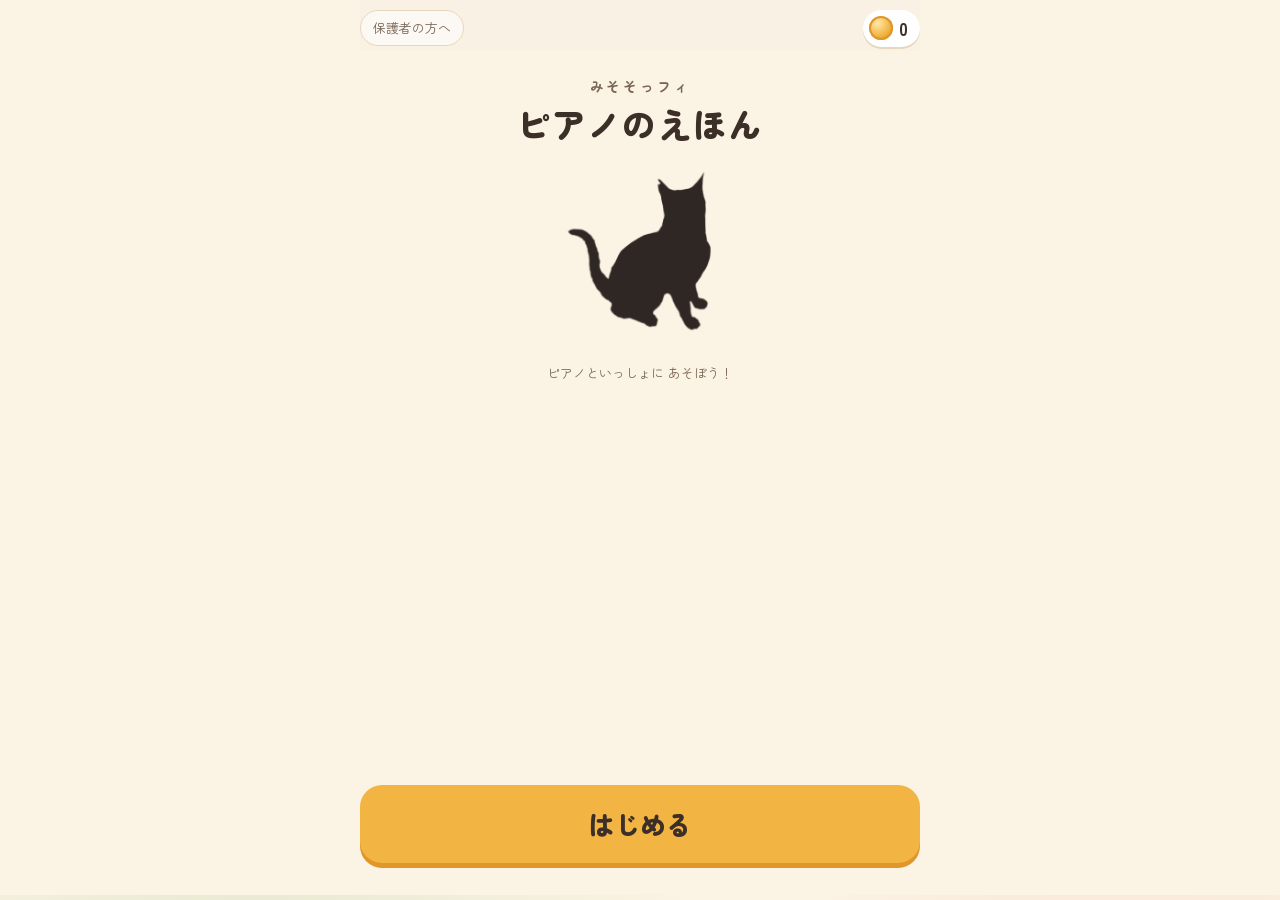
==== piano/index.html @ a2a25894 "piano: keys light up only when the child plays (no glow on Kuriito's demos or hints) Co-Authored-By:" ====
<!doctype html>
<html lang="ja">
<head>
<meta charset="utf-8">
<meta name="viewport" content="width=device-width, initial-scale=1, maximum-scale=1, user-scalable=no, viewport-fit=cover">
<title>ピアノのえほん — みそそっフィ</title>
<meta name="theme-color" content="#FBF3E4">
<meta name="apple-mobile-web-app-capable" content="yes">
<link rel="preconnect" href="https://fonts.googleapis.com">
<link rel="preconnect" href="https://fonts.gstatic.com" crossorigin>
<link rel="stylesheet" href="https://fonts.googleapis.com/css2?family=Zen+Maru+Gothic:wght@500;700;900&display=swap">
<link rel="stylesheet" href="style.css?v=20261117j">
</head>
<body>
<div class="paper" aria-hidden="true"></div>
<header class="top">
  <button class="back-btn" id="homeBtn" type="button" hidden>⌂ ホーム</button>
  <button class="parent-btn" id="parentBtn" type="button" aria-label="保護者の方へ">保護者の方へ</button>
  <div class="coins" id="coins" aria-label="コイン"><span class="coin" aria-hidden="true"></span><b id="coinN">0</b></div>
  <nav class="steps" id="steps" hidden><button type="button" id="prevBtn" aria-label="まえへ">‹</button><span id="stepDots" class="sdots"></span><button type="button" id="nextBtn" aria-label="つぎへ">›</button></nav>
</header>
<main id="view"></main>
<div class="sheet" id="sheet" hidden><div class="sheet-in" id="sheetIn" role="dialog" aria-modal="true"></div></div>
<div class="burst" id="burst" aria-hidden="true"></div>
<script src="../parts/piano.js?v=20261117j"></script>
<script src="../parts/listen.js?v=20261117j"></script>
<script src="app.js?v=20261117j"></script>
</body>
</html>
---- piano/style.css ----
:root{
  --paper:#FBF3E4; --paper2:#F5E8D0; --ink:#3B2F27; --ink2:#7A6656;
  --sun:#F2B544; --sun2:#E0962B; --sky:#7FB2D6; --sky2:#4F8DBA; --rose:#E98C7E; --leaf:#8DBF7A;
  --key:#FFFDF8; --black:#2E2723;
  --r:22px;
  --font:"Zen Maru Gothic","Hiragino Maru Gothic ProN","Hiragino Sans",sans-serif;
}
*{box-sizing:border-box;touch-action:manipulation;-webkit-user-select:none;user-select:none;-webkit-touch-callout:none;-webkit-tap-highlight-color:transparent}
input,textarea{-webkit-user-select:text;user-select:text}
/* 2回すばやく たたいても 画面が ズームしないように（iPhone/iPad） */
html,body{-webkit-text-size-adjust:100%}
[hidden]{display:none!important}
html,body{margin:0;min-height:100%}
html{background:var(--paper)}
body{font-family:var(--font);color:var(--ink);background:var(--paper);font-size:18px;line-height:1.6;
  -webkit-tap-highlight-color:transparent;-webkit-user-select:none;user-select:none;
  padding:env(safe-area-inset-top) max(14px,env(safe-area-inset-right)) max(14px,env(safe-area-inset-bottom)) max(14px,env(safe-area-inset-left));overflow-x:hidden}
/* watercolour paper: soft blotches like the picture book */
.paper{position:fixed;inset:0;z-index:-1;pointer-events:none;
  background:
   radial-gradient(40% 30% at 12% 8%,rgba(242,181,68,.20),transparent 70%),
   radial-gradient(45% 35% at 92% 22%,rgba(127,178,214,.20),transparent 70%),
   radial-gradient(50% 30% at 20% 96%,rgba(141,191,122,.18),transparent 70%),
   radial-gradient(40% 30% at 88% 90%,rgba(233,140,126,.16),transparent 70%),var(--paper)}
.top{display:flex;justify-content:space-between;align-items:center;padding:10px 0 4px;max-width:560px;margin:0 auto}
.parent-btn{font:inherit;font-size:13px;color:var(--ink2);background:rgba(255,255,255,.6);border:1.5px solid #E6D6BC;border-radius:999px;padding:6px 12px;min-height:36px}
.coins{display:flex;align-items:center;gap:6px;background:#fff;border-radius:999px;padding:4px 12px 4px 6px;font-weight:900;font-size:18px;box-shadow:0 2px 0 #E6D6BC}
.coin{width:24px;height:24px;border-radius:50%;background:radial-gradient(circle at 35% 30%,#FFE9A8,#F2B544 55%,#C98A1E);box-shadow:inset 0 0 0 2px #E0962B}
.coins.pop{animation:pop .5s}
@keyframes pop{40%{transform:scale(1.25)}}
main{max-width:560px;margin:0 auto;min-height:calc(100vh - 70px);display:flex;flex-direction:column}
.scene{flex:1;display:flex;flex-direction:column;gap:14px;padding:6px 0 18px;animation:fade .35s ease}
@keyframes fade{from{opacity:0;transform:translateY(8px)}}
.hero{display:flex;align-items:flex-end;gap:10px;min-height:180px}
.hero img.kuri{width:31%;max-width:150px;flex:none;animation:bob 2.4s ease-in-out infinite;transform-origin:50% 100%;filter:drop-shadow(0 6px 6px rgba(59,47,39,.15))}
.hero img.kuri.dance{animation:dance 1.2s ease-in-out infinite}
@keyframes bob{50%{transform:translateY(-6px) rotate(-2deg)}}
@keyframes dance{25%{transform:rotate(-6deg) translateY(-4px)}75%{transform:rotate(6deg) translateY(-4px)}}
.bubble{position:relative;flex:1;background:#fff;border-radius:var(--r);padding:14px 16px;font-size:18px;font-weight:700;line-height:1.7;
  box-shadow:0 3px 0 #E6D6BC;margin-bottom:40px;word-break:keep-all;overflow-wrap:anywhere;animation:bub .4s cubic-bezier(.2,1.6,.4,1)}
.bubble:after{content:"";position:absolute;left:-12px;bottom:22px;border:12px solid transparent;border-right-color:#fff;border-left:0}
@keyframes bub{from{transform:scale(.7);opacity:0}}
.who{display:block;font-size:13px;color:var(--ink2);font-weight:700;margin-bottom:2px}
h1.title{font-size:34px;font-weight:900;text-align:center;margin:18px 0 0;letter-spacing:.04em}
h1.title small{display:block;font-size:14px;color:var(--ink2);font-weight:700;letter-spacing:.2em}
.lesson-tag{align-self:flex-start;font-size:13px;font-weight:900;background:var(--sky);color:#fff;border-radius:999px;padding:3px 12px}
.btn{font:inherit;font-weight:900;font-size:21px;border:0;border-radius:var(--r);min-height:62px;padding:12px 20px;color:var(--ink);
  background:var(--sun);box-shadow:0 5px 0 var(--sun2);transition:transform .08s;cursor:pointer}
.btn:active{transform:translateY(4px);box-shadow:0 1px 0 var(--sun2)}
.btn.sky{background:var(--sky);color:#fff;box-shadow:0 5px 0 var(--sky2)}
.btn.light{background:#fff;box-shadow:0 5px 0 #E6D6BC}
.btn.big{font-size:26px;min-height:78px}
.btn[disabled]{opacity:.45}
.row{display:flex;gap:12px}
.row>*{flex:1}
.grow{flex:1}
.choices{display:grid;grid-template-columns:1fr 1fr;gap:12px}
.ages{display:grid;grid-template-columns:repeat(4,1fr);gap:10px}
.ages .btn{font-size:24px;min-height:58px;padding:6px}
.ages .btn.on,.choices .btn.on{background:var(--sky);color:#fff;box-shadow:0 5px 0 var(--sky2)}
input.name{font:inherit;font-size:24px;font-weight:700;border:2.5px dashed #D9C3A0;background:#fff;border-radius:var(--r);padding:12px 16px;width:100%;color:var(--ink);text-align:center;-webkit-user-select:text;user-select:text}
.small{font-size:13px;color:var(--ink2);text-align:center}
.card{background:rgba(255,255,255,.75);border-radius:var(--r);padding:12px 14px;font-size:16px}
/* keyboard */
.kbd{position:relative;height:150px;border-radius:14px;background:#5A463A;padding:10px 6px 6px;box-shadow:0 6px 0 #3E3028;touch-action:none}
.kbd .keys{position:relative;height:100%}
.kbd .w{position:absolute;top:0;bottom:0;background:var(--key);border-radius:0 0 7px 7px;border:1px solid #C9B8A4;box-shadow:inset 0 -6px 0 #EFE6D8}
.kbd .w.down{background:#FFE7B0}
.kbd .b{position:absolute;top:0;height:60%;background:var(--black);border-radius:0 0 5px 5px;box-shadow:inset 0 -5px 0 #4A3F38;z-index:2;transition:background .2s}
.kbd .b.glow2{background:var(--sky2);box-shadow:0 0 0 3px #CFE6F7,inset 0 -5px 0 #3B759F}
.kbd .b.glow3{background:var(--rose);box-shadow:0 0 0 3px #F8D6D0,inset 0 -5px 0 #C46E61}
.kbd .b.found{background:var(--sky2);box-shadow:0 0 0 3px #CFE6F7,inset 0 -5px 0 #3B759F}
.kbd .b.wrong{animation:shake .35s}
.kbd .b.ask{background:var(--sun);box-shadow:0 0 0 4px #FFF0C8,inset 0 -5px 0 var(--sun2);animation:blink 1s infinite}
@keyframes blink{50%{filter:brightness(1.15)}}
@keyframes shake{25%{transform:translateX(-4px)}75%{transform:translateX(4px)}}
.kbd .tag{position:absolute;top:-30px;transform:translateX(-50%);font-size:14px;font-weight:900;color:#fff;border-radius:999px;padding:1px 10px;white-space:nowrap;animation:bub .3s}
.kbd .tag.t2{background:var(--sky2)}.kbd .tag.t3{background:var(--rose)}
.kbd .mid{position:absolute;bottom:4px;transform:translateX(-50%);font-size:11px;color:var(--ink2);font-weight:900}
.kbd-wrap{padding-top:34px}
.say{font-size:22px;font-weight:900;text-align:center;min-height:36px}
.say.ok{color:var(--sky2)}.say.ng{color:var(--rose)}
.dots{display:flex;justify-content:center;gap:8px}
.dots i{width:14px;height:14px;border-radius:50%;background:#E6D6BC}
.dots i.on{background:var(--sky2)}
.mic{display:flex;flex-direction:column;align-items:center;gap:10px}
.mic .ring{width:120px;height:120px;border-radius:50%;background:#fff;display:flex;align-items:center;justify-content:center;box-shadow:0 5px 0 #E6D6BC;position:relative}
.mic .ring:before{content:"";position:absolute;inset:-10px;border-radius:50%;border:6px solid var(--sky);opacity:0;transform:scale(var(--lv,0.8))}
.mic.on .ring:before{opacity:.6}
.mic .ring svg{width:56px;height:56px}
.taps{display:flex;gap:12px;justify-content:center}
.taps span{font-size:26px;font-weight:900;color:#D9C3A0}
.taps span.on{color:var(--sky2);animation:pop .4s}
.stars{font-size:46px;text-align:center;letter-spacing:6px;color:var(--sun)}
.endpic{display:flex;justify-content:center;gap:4px;align-items:flex-end}
.endpic img{max-height:170px}
.burst{position:fixed;inset:0;pointer-events:none;z-index:30}
.burst i{position:absolute;width:12px;height:12px;border-radius:50%;animation:fly .9s ease-out forwards}
@keyframes fly{to{transform:translate(var(--x),var(--y)) scale(.3);opacity:0}}
.sheet{position:fixed;inset:0;background:rgba(59,47,39,.45);z-index:40;display:flex;align-items:flex-end;justify-content:center}
.sheet-in{background:var(--paper);border-radius:24px 24px 0 0;padding:20px 18px max(20px,env(safe-area-inset-bottom));width:100%;max-width:560px;max-height:85vh;overflow:auto;font-size:16px;-webkit-user-select:text;user-select:text}
.sheet-in h2{margin:0 0 8px;font-size:20px}
.sheet-in ul{padding-left:1.2em;margin:6px 0}
.check{display:flex;flex-direction:column;gap:8px;margin:10px 0}
.check label{display:flex;gap:10px;align-items:center;background:#fff;border-radius:14px;padding:10px 12px;font-weight:700}
.check input{width:24px;height:24px;accent-color:var(--sky2)}
@media (prefers-reduced-motion:reduce){*{animation:none!important;transition:none!important}}
/* レッスン0：しろ と くろ */
.fill{position:fixed;inset:0;z-index:20;display:flex;flex-direction:column;align-items:center;justify-content:center;gap:24px;padding:24px;animation:fade .3s;cursor:pointer}
.fill.white{background:#fff;color:#2E2723}.fill.black{background:#1E1916;color:#fff}
.fill-word{font-size:96px;font-weight:900;letter-spacing:.1em;animation:bub .5s cubic-bezier(.2,1.6,.4,1)}
.fill.black .fill-word{color:#fff}
.fill-cat{display:flex;align-items:flex-end;gap:8px;width:100%;max-width:520px}
.fill-cat img.kuri{width:28%;max-width:120px}
.fill-cat .bubble{margin-bottom:24px;color:var(--ink)}
.fill.white .fill-cat .bubble{box-shadow:0 0 0 2px #EADFCF}
.fill-tap{font-size:14px;opacity:.6;font-weight:700}
.halves{display:flex;height:46vh;min-height:260px;border-radius:24px;overflow:hidden;box-shadow:0 0 0 3px #E6D6BC}
.half{flex:1;border:0;margin:0;cursor:pointer;transition:transform .15s}
.half.white{background:#fff}.half.black{background:#1E1916}
.half.yes{animation:pop .5s;box-shadow:inset 0 0 0 8px var(--sun)}
.hint{animation:hint 1s ease 2}
@keyframes hint{50%{box-shadow:inset 0 0 0 10px var(--sun),0 0 0 6px var(--sun);transform:scale(1.03)}}
.pair{display:grid;grid-template-columns:1fr 1fr;gap:12px}
.pick{border:0;background:#E3EEF6;border-radius:24px;box-shadow:0 5px 0 #E6D6BC;padding:14px;min-height:200px;display:flex;align-items:center;justify-content:center;cursor:pointer}
.pick img{width:100%;max-height:190px;object-fit:contain}
.pick.yes{animation:pop .5s;box-shadow:0 0 0 5px var(--sun),0 5px 0 #E6D6BC}
.bigkey{display:block;width:70px;height:190px;border-radius:0 0 12px 12px}
.bigkey.kw{background:var(--key);border:2px solid #C9B8A4;box-shadow:inset 0 -10px 0 #EFE6D8}
.bigkey.kb{background:var(--black);box-shadow:inset 0 -10px 0 #4A3F38;height:150px;width:48px;align-self:flex-start;margin-top:10px}
.keypick{background:#5A463A;box-shadow:0 5px 0 #3E3028}
.kbd-wrap.tall .kbd{height:230px}
.knocks{display:flex;justify-content:center;gap:6px}
.knocks i{width:22px;height:22px;border-radius:50%;background:#E6D6BC}
.knocks i.on{background:var(--black);animation:pop .4s}
/* レッスン2 */
.kbd-wrap.full{padding-top:6px}
.kbd-wrap.full .kbd{height:96px;padding:6px 3px 3px}
.kbd-wrap.full .kbd .w{border-radius:0 0 3px 3px;box-shadow:inset 0 -3px 0 #EFE6D8;border-width:.5px}
.kbd-wrap.full .kbd .b{border-radius:0 0 2px 2px}
.kbd-wrap.full .kbd .b.ask{box-shadow:0 0 0 3px #FFF0C8,0 0 12px 4px var(--sun)}
.hl-stage{min-height:110px;display:flex;flex-direction:column;justify-content:center}
.pick.hl{flex-direction:column;gap:6px;min-height:170px;background:#fff}
.pick.hl img{max-height:120px}
.pick.hl span{font-size:20px;font-weight:900;color:var(--ink)}
.listen-again{width:100%}
.door-wrap{position:relative;height:150px;display:flex;justify-content:center;perspective:700px}
.door-in{position:absolute;bottom:0;height:140px;width:110px;object-fit:cover;border-radius:10px 10px 0 0;z-index:0}
.door{--open:0;position:relative;z-index:1;width:110px;height:150px;background:linear-gradient(90deg,#B9824F,#A06E3F);border-radius:10px 10px 0 0;box-shadow:inset 0 0 0 6px #8A5C33;transform-origin:left center;transform:rotateY(calc(var(--open) * -70deg));transition:transform .6s ease}
.door .knob{position:absolute;right:12px;top:78px;width:14px;height:14px;border-radius:50%;background:var(--sun);box-shadow:0 2px 0 var(--sun2)}
.door .plate{position:absolute;left:50%;top:22px;white-space:nowrap;transform:translateX(-50%);background:#FFF6E6;border-radius:8px;padding:2px 10px;font-weight:900;font-size:15px}
.peek{display:flex;justify-content:center}
.peek img{max-height:260px;border-radius:24px;box-shadow:0 5px 0 #E6D6BC;animation:bub .5s cubic-bezier(.2,1.6,.4,1)}

.choices .btn.big{font-size:20px;word-break:keep-all}
.mic-switch{display:flex;flex-direction:column;align-items:center;gap:4px}
.mic-switch .btn{width:100%;font-size:18px;min-height:52px}
.mic-switch.on .btn{background:var(--leaf);box-shadow:0 5px 0 #6E9E5C}
.sfx{display:flex;gap:8px;align-items:center}
.sfx .small{flex:none}
.sfx .btn{flex:1;min-height:48px;font-size:18px;padding:4px}
.sfx .btn.on{background:var(--sky);color:#fff;box-shadow:0 5px 0 var(--sky2)}
.namerec .row{margin-top:8px}
.namerec .btn{font-size:17px;min-height:52px}
.namerec .btn.on{background:var(--rose)}
.result{background:#fff;border-radius:22px;padding:12px;text-align:center;box-shadow:0 3px 0 #E6D6BC}
.result .stars .off{color:#E6D6BC}
.result .rmsg{word-break:keep-all;font-size:20px;font-weight:900;line-height:1.6}
.result.r3 .rmsg{color:var(--sky2)}.result.r1 .rmsg{color:var(--rose)}

/* チャプター2：きょうは しろ／くろ */
.today{align-self:center;font-weight:800;font-size:22px;padding:6px 22px;border-radius:999px;border:3px solid #333;margin:2px 0 4px}
.today.tw{background:#fff;color:#222}
.today.tk{background:#222;color:#fff}
.meter{height:16px;border-radius:999px;background:#eee;overflow:hidden;margin:8px 4px 0}
.meter b{display:block;height:100%;width:0;background:linear-gradient(90deg,#F7C948,#F39C6B);transition:width .2s}
.kbd-wrap.only-w .b{opacity:.55}
.kbd-wrap.only-k .w{background:#f1f1f1}
.kbd .w.found{background:#FFE9A8}
.kbd .w.wrong{animation:shake .35s}
/* リズムの まねっこ：タ・タ・タン の カード */
.rchips{display:flex;justify-content:center;gap:8px;margin:6px 0;flex-wrap:wrap}
.rchips .rc{min-width:58px;padding:10px 8px;border-radius:14px;background:#fff;border:3px solid #E5D9C3;font-weight:800;font-size:24px;text-align:center;transition:transform .1s}
.rchips .rc.half{min-width:40px;font-size:20px}
.rchips .rc.on{background:#F7C948;border-color:#E0A82E;transform:scale(1.12)}
/* はい くろ／はい しろ の 合図 */
.songname{text-align:center;font-size:14px;color:#8a7a62;margin:2px 0}
.cue{align-self:center;width:84px;height:84px;border-radius:50%;display:flex;align-items:center;justify-content:center;border:4px solid #E5D9C3;background:#fff;font-weight:800;font-size:22px;margin:4px 0;transition:background .1s}
.cue.go{animation:cuego .45s ease-out}
.cue.hit{background:#F7C948;border-color:#E0A82E}
@keyframes cuego{0%{transform:scale(1.35);background:#BFE0F7;border-color:#4F8DBA}100%{transform:scale(1)}}
/* もどる・つづきから */
.top{gap:8px;justify-content:flex-start}
.top .coins{margin-left:auto}
.back-btn{font:inherit;font-size:14px;font-weight:800;color:#3b2f25;background:#fff;border:2px solid #E6D6BC;border-radius:999px;padding:6px 14px;min-height:40px}
.back-btn[hidden]{display:none}
.btn.cont{background:#7FB77E;box-shadow:0 5px 0 #5E9A5D;color:#fff}
.donestar{display:block;color:#E0A82E;font-size:14px;letter-spacing:2px}
.kbd .b.rest{opacity:.35}
/* ホーム・まえ／つぎ・いま どこ（点） */
.top{position:relative;z-index:30;flex-wrap:wrap}
.steps{flex-basis:100%;display:flex;align-items:center;justify-content:center;gap:10px;margin-top:6px}
.steps[hidden]{display:none}
.steps button{font:inherit;font-size:26px;font-weight:900;line-height:1;width:44px;height:40px;border-radius:999px;border:2px solid #E6D6BC;background:#fff;color:#3b2f25}
.steps button:disabled{opacity:.3}
.sdots{display:flex;gap:7px;align-items:center}
.sdots i{width:11px;height:11px;border-radius:50%;background:#E6D6BC}
.sdots i.done{background:var(--sky2)}
.sdots i.now{width:16px;height:16px;background:var(--sun);box-shadow:0 0 0 3px #FFF0C8}
.fill{padding-top:110px}
/* みっつは ダメ：× */
.kbd .b.nope{background:#C9605A;box-shadow:inset 0 -5px 0 #9E443F}
.kbd .b.nope::after{content:"✕";position:absolute;left:50%;top:40%;transform:translate(-50%,-50%);color:#fff;font-weight:900;font-size:22px}
/* うえの ホーム・点は スクロールしても いつも 見える */
.top{position:sticky;top:0;background:rgba(248,241,228,.94);backdrop-filter:blur(4px);-webkit-backdrop-filter:blur(4px);padding-top:max(10px, env(safe-area-inset-top))}
.agerow{display:flex;align-items:center;justify-content:center;gap:6px;flex-wrap:wrap}
.agerow button{font:inherit;font-weight:800;min-width:42px;min-height:38px;border-radius:999px;border:2px solid #E6D6BC;background:#fff}
.agerow button.on{background:var(--sun);border-color:#E0A82E}
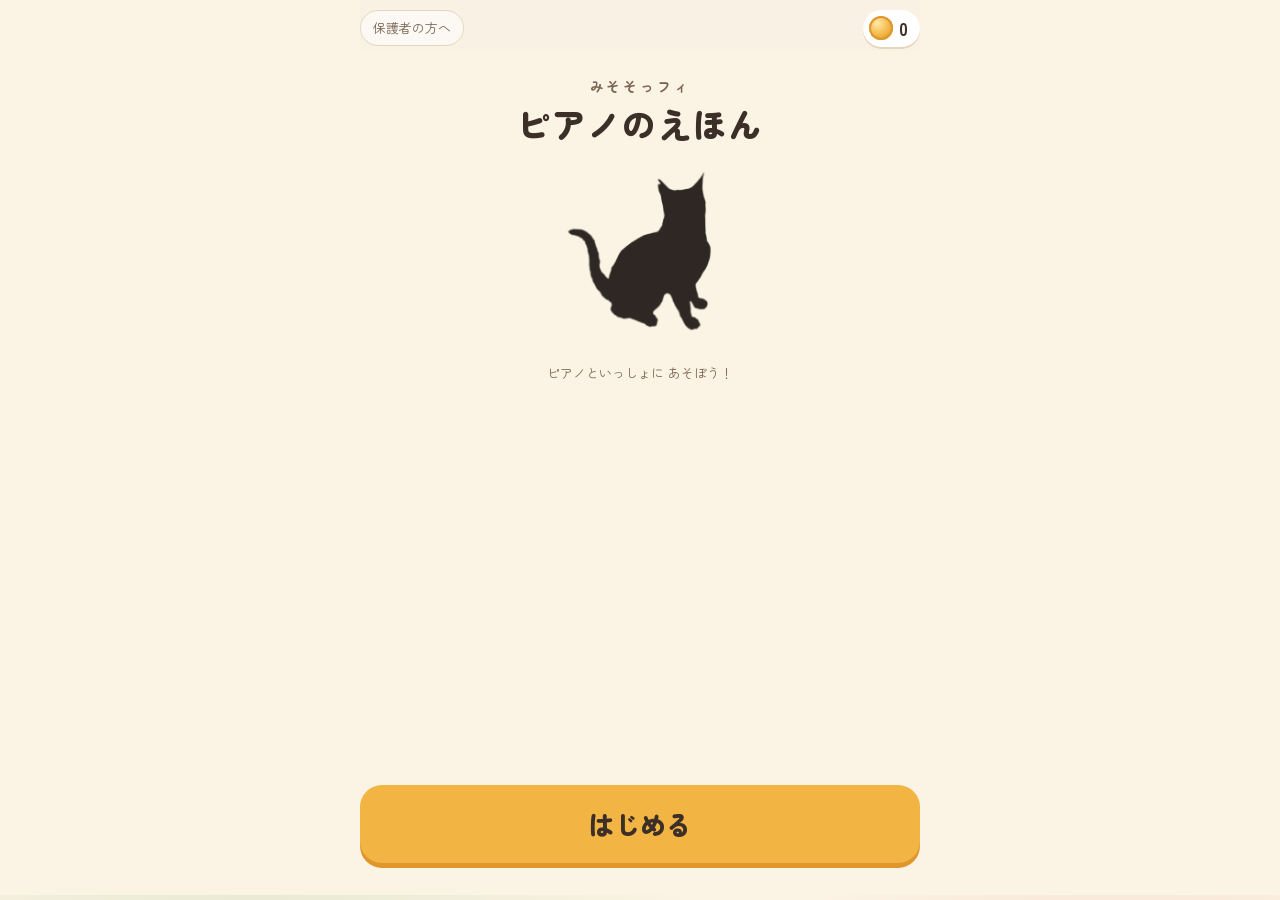
==== commit 0b8851a8: "piano: white/black lesson shows only the colours — no text, no character, questions by voice only Co" ====
--- a/piano/index.html
+++ b/piano/index.html
@@ -9,7 +9,7 @@
 <link rel="preconnect" href="https://fonts.googleapis.com">
 <link rel="preconnect" href="https://fonts.gstatic.com" crossorigin>
 <link rel="stylesheet" href="https://fonts.googleapis.com/css2?family=Zen+Maru+Gothic:wght@500;700;900&display=swap">
-<link rel="stylesheet" href="style.css?v=20261117j">
+<link rel="stylesheet" href="style.css?v=20261117l">
 </head>
 <body>
 <div class="paper" aria-hidden="true"></div>
@@ -22,8 +22,8 @@
 <main id="view"></main>
 <div class="sheet" id="sheet" hidden><div class="sheet-in" id="sheetIn" role="dialog" aria-modal="true"></div></div>
 <div class="burst" id="burst" aria-hidden="true"></div>
-<script src="../parts/piano.js?v=20261117j"></script>
-<script src="../parts/listen.js?v=20261117j"></script>
-<script src="app.js?v=20261117j"></script>
+<script src="../parts/piano.js?v=20261117l"></script>
+<script src="../parts/listen.js?v=20261117l"></script>
+<script src="app.js?v=20261117l"></script>
 </body>
 </html>
--- a/piano/style.css
+++ b/piano/style.css
@@ -216,3 +216,6 @@
 .agerow{display:flex;align-items:center;justify-content:center;gap:6px;flex-wrap:wrap}
 .agerow button{font:inherit;font-weight:800;min-width:42px;min-height:38px;border-radius:999px;border:2px solid #E6D6BC;background:#fff}
 .agerow button.on{background:var(--sun);border-color:#E0A82E}
+/* ちいさい子の しろ・くろ：文字・キャラクター・点を かくす（色だけ） */
+body.quiet .scene .hero, body.quiet .scene .lesson-tag, body.quiet .scene .say, body.quiet .scene .dots, body.quiet .scene .knocks,
+body.quiet .fill-word, body.quiet .fill-cat, body.quiet .fill-tap, body.quiet .rk-wrap .small{display:none !important}
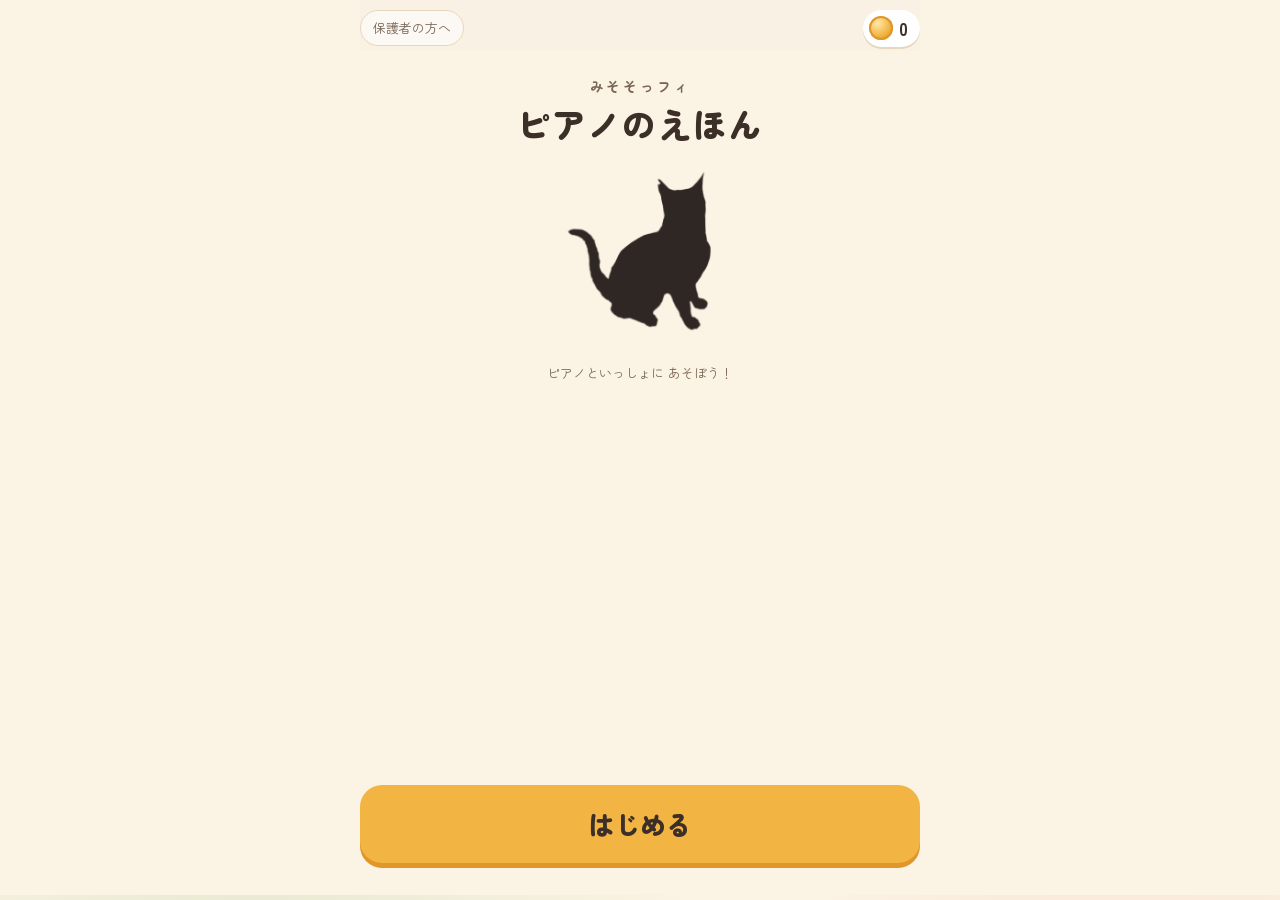
==== commit cbafda52: "piano: no automatic skipping by age — every age does every item until Atsuko decides what to skip Co" ====
--- a/piano/index.html
+++ b/piano/index.html
@@ -9,7 +9,7 @@
 <link rel="preconnect" href="https://fonts.googleapis.com">
 <link rel="preconnect" href="https://fonts.gstatic.com" crossorigin>
 <link rel="stylesheet" href="https://fonts.googleapis.com/css2?family=Zen+Maru+Gothic:wght@500;700;900&display=swap">
-<link rel="stylesheet" href="style.css?v=20261117l">
+<link rel="stylesheet" href="style.css?v=20261117n">
 </head>
 <body>
 <div class="paper" aria-hidden="true"></div>
@@ -22,8 +22,8 @@
 <main id="view"></main>
 <div class="sheet" id="sheet" hidden><div class="sheet-in" id="sheetIn" role="dialog" aria-modal="true"></div></div>
 <div class="burst" id="burst" aria-hidden="true"></div>
-<script src="../parts/piano.js?v=20261117l"></script>
-<script src="../parts/listen.js?v=20261117l"></script>
-<script src="app.js?v=20261117l"></script>
+<script src="../parts/piano.js?v=20261117n"></script>
+<script src="../parts/listen.js?v=20261117n"></script>
+<script src="app.js?v=20261117n"></script>
 </body>
 </html>
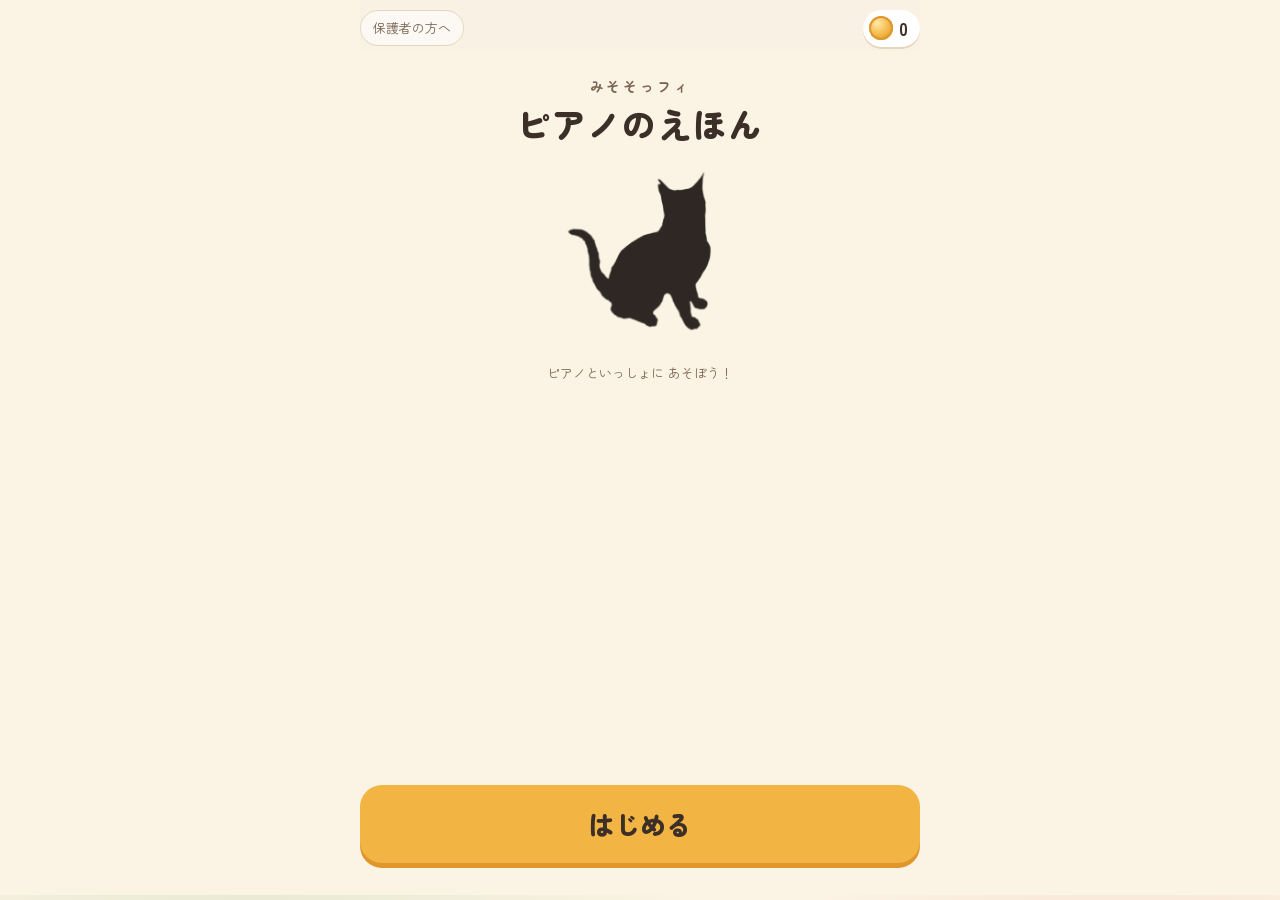
==== commit e9c90ae4: "piano: new H1/H2 and rhythm syllables タン・タ・ター (ター lengthened) Co-Authored-By: Claude Opus 5.5 <norep" ====
--- a/piano/index.html
+++ b/piano/index.html
@@ -9,7 +9,7 @@
 <link rel="preconnect" href="https://fonts.googleapis.com">
 <link rel="preconnect" href="https://fonts.gstatic.com" crossorigin>
 <link rel="stylesheet" href="https://fonts.googleapis.com/css2?family=Zen+Maru+Gothic:wght@500;700;900&display=swap">
-<link rel="stylesheet" href="style.css?v=20261117n">
+<link rel="stylesheet" href="style.css?v=20261118a">
 </head>
 <body>
 <div class="paper" aria-hidden="true"></div>
@@ -22,8 +22,8 @@
 <main id="view"></main>
 <div class="sheet" id="sheet" hidden><div class="sheet-in" id="sheetIn" role="dialog" aria-modal="true"></div></div>
 <div class="burst" id="burst" aria-hidden="true"></div>
-<script src="../parts/piano.js?v=20261117n"></script>
-<script src="../parts/listen.js?v=20261117n"></script>
-<script src="app.js?v=20261117n"></script>
+<script src="../parts/piano.js?v=20261118a"></script>
+<script src="../parts/listen.js?v=20261118a"></script>
+<script src="app.js?v=20261118a"></script>
 </body>
 </html>
